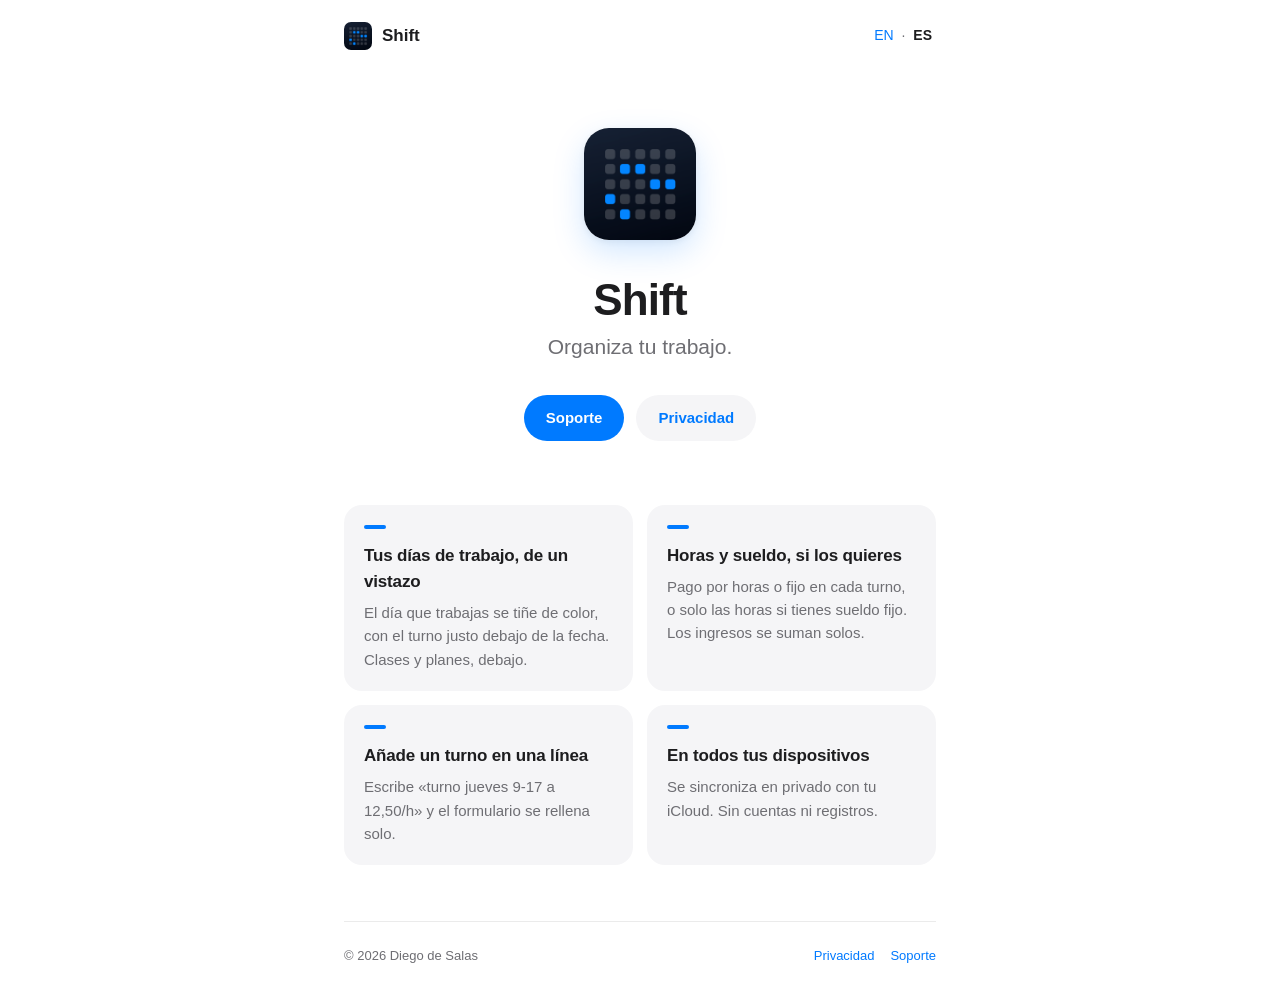
==== es/index.html @ 84f9fe29 "Add the Shift website: landing, privacy policy and support Static English and Spanish pages for shif" ====
<!doctype html>
<html lang="es">
<head>
  <meta charset="utf-8">
  <meta name="viewport" content="width=device-width, initial-scale=1">
  <title>Shift — Organiza tu trabajo</title>
  <meta name="description" content="Un calendario para quien tiene horarios y sueldo que cambian cada semana. Días de trabajo de un vistazo, horas y pago registrados, sincronizado en privado con iCloud.">
  <meta name="theme-color" content="#ffffff" media="(prefers-color-scheme: light)">
  <meta name="theme-color" content="#000000" media="(prefers-color-scheme: dark)">
  <link rel="icon" href="../favicon.png">
  <link rel="apple-touch-icon" href="../icon.png">
  <link rel="alternate" hreflang="en" href="../index.html">
  <link rel="stylesheet" href="../styles.css">
</head>
<body>
  <div class="wrap">
    <header class="site-header">
      <a class="brand" href="index.html"><img src="../icon.png" alt=""> Shift</a>
      <div class="lang"><a href="../index.html" hreflang="en">EN</a> · <span>ES</span></div>
    </header>

    <main>
      <section class="hero">
        <img class="app-icon" src="../icon.png" alt="Icono de la app Shift">
        <h1>Shift</h1>
        <p class="tagline">Organiza tu trabajo.</p>
        <div class="actions">
          <a class="button primary" href="support.html">Soporte</a>
          <a class="button" href="privacy.html">Privacidad</a>
        </div>
      </section>

      <section class="features">
        <article class="feature">
          <h2>Tus días de trabajo, de un vistazo</h2>
          <p>El día que trabajas se tiñe de color, con el turno justo debajo de la fecha. Clases y planes, debajo.</p>
        </article>
        <article class="feature">
          <h2>Horas y sueldo, si los quieres</h2>
          <p>Pago por horas o fijo en cada turno, o solo las horas si tienes sueldo fijo. Los ingresos se suman solos.</p>
        </article>
        <article class="feature">
          <h2>Añade un turno en una línea</h2>
          <p>Escribe «turno jueves 9-17 a 12,50/h» y el formulario se rellena solo.</p>
        </article>
        <article class="feature">
          <h2>En todos tus dispositivos</h2>
          <p>Se sincroniza en privado con tu iCloud. Sin cuentas ni registros.</p>
        </article>
      </section>
    </main>

    <footer class="site-footer">
      <span>© 2026 Diego de Salas</span>
      <nav><a href="privacy.html">Privacidad</a><a href="support.html">Soporte</a></nav>
    </footer>
  </div>
</body>
</html>
---- styles.css ----
/* Shift — one stylesheet for every page. No web fonts, no scripts. */

:root {
  --blue: #007aff;
  --bg: #ffffff;
  --surface: #f5f5f7;
  --text: #1d1d1f;
  --secondary: #6e6e73;
  --hairline: rgba(0, 0, 0, 0.08);
  --shadow: 0 12px 32px rgba(0, 122, 255, 0.18), 0 2px 6px rgba(0, 0, 0, 0.06);
  color-scheme: light dark;
}

@media (prefers-color-scheme: dark) {
  :root {
    --blue: #0a84ff;
    --bg: #000000;
    --surface: #1c1c1e;
    --text: #f5f5f7;
    --secondary: #a1a1a6;
    --hairline: rgba(255, 255, 255, 0.12);
    --shadow: 0 12px 32px rgba(10, 132, 255, 0.22), 0 2px 6px rgba(0, 0, 0, 0.4);
  }
}

*,
*::before,
*::after {
  box-sizing: border-box;
}

html {
  -webkit-text-size-adjust: 100%;
}

body {
  margin: 0;
  background: var(--bg);
  color: var(--text);
  font-family: -apple-system, BlinkMacSystemFont, "SF Pro Text", "Helvetica Neue", Helvetica, Arial, sans-serif;
  font-size: 17px;
  line-height: 1.55;
  -webkit-font-smoothing: antialiased;
}

a {
  color: var(--blue);
  text-decoration: none;
}

a:hover {
  text-decoration: underline;
}

.wrap {
  max-width: 640px;
  margin: 0 auto;
  padding: 0 24px;
}

/* Header */

.site-header {
  display: flex;
  align-items: center;
  justify-content: space-between;
  padding: 22px 0;
}

.brand {
  display: flex;
  align-items: center;
  gap: 10px;
  color: var(--text);
  font-weight: 600;
  font-size: 17px;
}

.brand:hover {
  text-decoration: none;
}

.brand img {
  width: 28px;
  height: 28px;
  border-radius: 7px;
}

.lang {
  font-size: 14px;
  color: var(--secondary);
}

.lang a,
.lang span {
  padding: 2px 4px;
}

.lang span {
  color: var(--text);
  font-weight: 600;
}

/* Hero */

.hero {
  text-align: center;
  padding: 56px 0 40px;
}

.app-icon {
  width: 112px;
  height: 112px;
  border-radius: 25px;
  box-shadow: var(--shadow);
}

.hero h1 {
  margin: 28px 0 6px;
  font-size: 44px;
  line-height: 1.1;
  font-weight: 700;
  letter-spacing: -0.02em;
}

.tagline {
  margin: 0;
  font-size: 21px;
  color: var(--secondary);
}

.actions {
  display: flex;
  justify-content: center;
  gap: 12px;
  margin-top: 32px;
  flex-wrap: wrap;
}

.button {
  display: inline-block;
  padding: 11px 22px;
  border-radius: 999px;
  font-size: 15px;
  font-weight: 600;
  background: var(--surface);
  color: var(--blue);
}

.button.primary {
  background: var(--blue);
  color: #ffffff;
}

.button:hover {
  text-decoration: none;
  filter: brightness(0.96);
}

/* Features */

.features {
  display: grid;
  grid-template-columns: repeat(2, 1fr);
  gap: 14px;
  padding: 24px 0 56px;
}

.feature {
  background: var(--surface);
  border-radius: 18px;
  padding: 20px;
}

.feature h2 {
  margin: 0 0 6px;
  font-size: 17px;
  font-weight: 600;
  letter-spacing: -0.01em;
}

.feature h2::before {
  content: "";
  display: block;
  width: 22px;
  height: 4px;
  border-radius: 2px;
  background: var(--blue);
  margin-bottom: 14px;
}

.feature p {
  margin: 0;
  font-size: 15px;
  color: var(--secondary);
}

@media (max-width: 560px) {
  .features {
    grid-template-columns: 1fr;
  }

  .hero h1 {
    font-size: 36px;
  }
}

/* Document pages: privacy and support */

.doc {
  padding: 32px 0 56px;
}

.doc h1 {
  margin: 0 0 4px;
  font-size: 34px;
  line-height: 1.15;
  font-weight: 700;
  letter-spacing: -0.02em;
}

.doc .meta {
  margin: 0 0 32px;
  color: var(--secondary);
  font-size: 15px;
}

.doc .lead {
  font-size: 19px;
  margin: 0 0 8px;
}

.doc h2 {
  margin: 36px 0 8px;
  padding-top: 28px;
  border-top: 1px solid var(--hairline);
  font-size: 20px;
  font-weight: 600;
  letter-spacing: -0.01em;
}

.doc h3 {
  margin: 24px 0 4px;
  font-size: 17px;
  font-weight: 600;
}

.doc p,
.doc li {
  color: var(--text);
}

.doc ul {
  padding-left: 20px;
}

.doc li {
  margin: 4px 0;
}

.callout {
  background: var(--surface);
  border-radius: 18px;
  padding: 20px 22px;
  margin: 24px 0 8px;
}

.callout p {
  margin: 0;
}

.callout .button {
  margin-top: 14px;
}

/* Footer */

.site-footer {
  border-top: 1px solid var(--hairline);
  padding: 24px 0 40px;
  font-size: 13px;
  color: var(--secondary);
  display: flex;
  justify-content: space-between;
  gap: 12px;
  flex-wrap: wrap;
}

.site-footer nav {
  display: flex;
  gap: 16px;
}
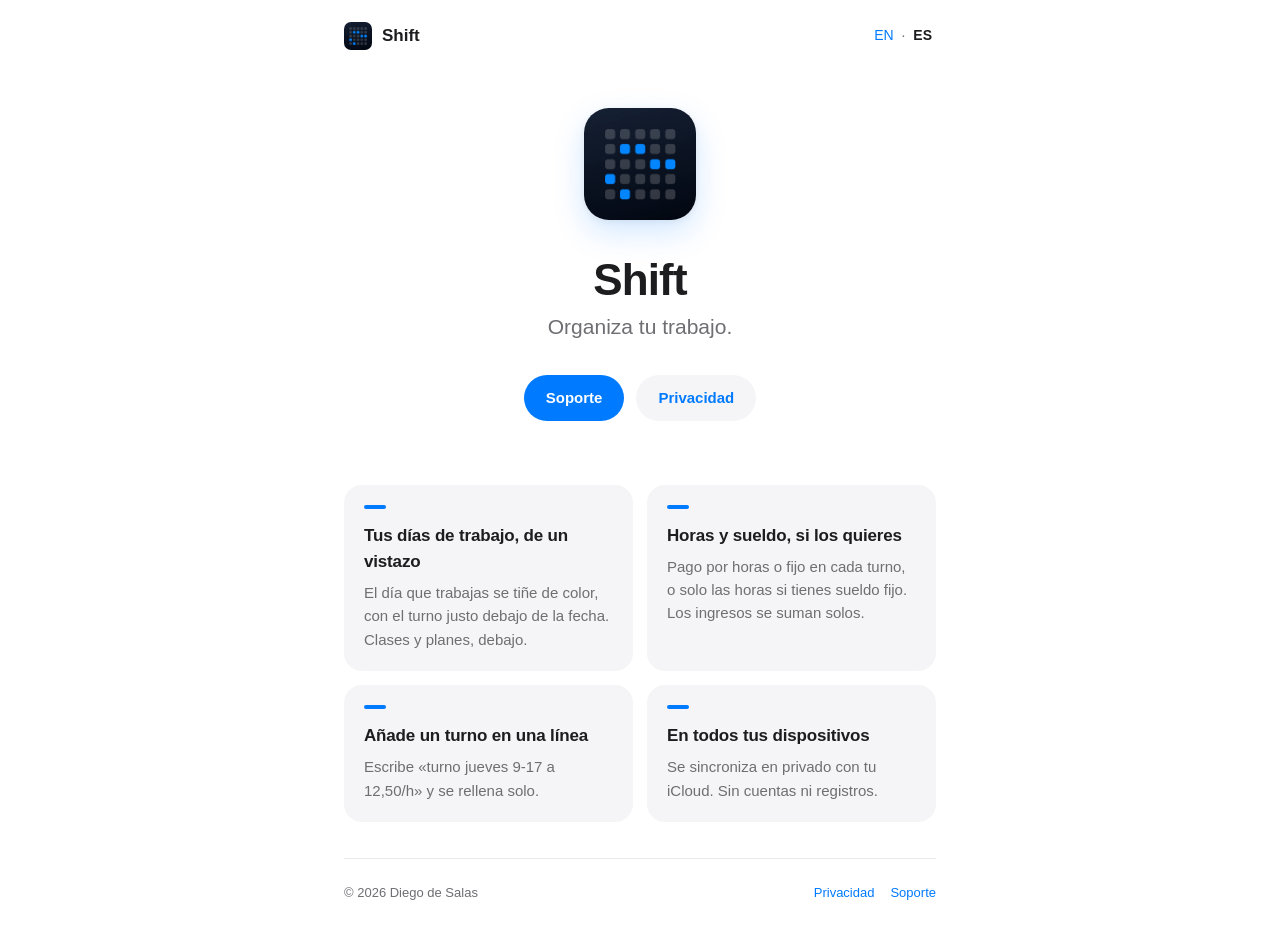
==== commit 6bdfc1db: "Accesibility improvements" ====
--- a/es/index.html
+++ b/es/index.html
@@ -41,7 +41,7 @@
         </article>
         <article class="feature">
           <h2>Añade un turno en una línea</h2>
-          <p>Escribe «turno jueves 9-17 a 12,50/h» y el formulario se rellena solo.</p>
+          <p>Escribe «turno jueves 9-17 a 12,50/h» y se rellena solo.</p>
         </article>
         <article class="feature">
           <h2>En todos tus dispositivos</h2>
--- a/styles.css
+++ b/styles.css
@@ -105,7 +105,7 @@
 
 .hero {
   text-align: center;
-  padding: 56px 0 40px;
+  padding: 36px 0 40px;
 }
 
 .app-icon {
@@ -163,7 +163,7 @@
   display: grid;
   grid-template-columns: repeat(2, 1fr);
   gap: 14px;
-  padding: 24px 0 56px;
+  padding: 24px 0 36px;
 }
 
 .feature {
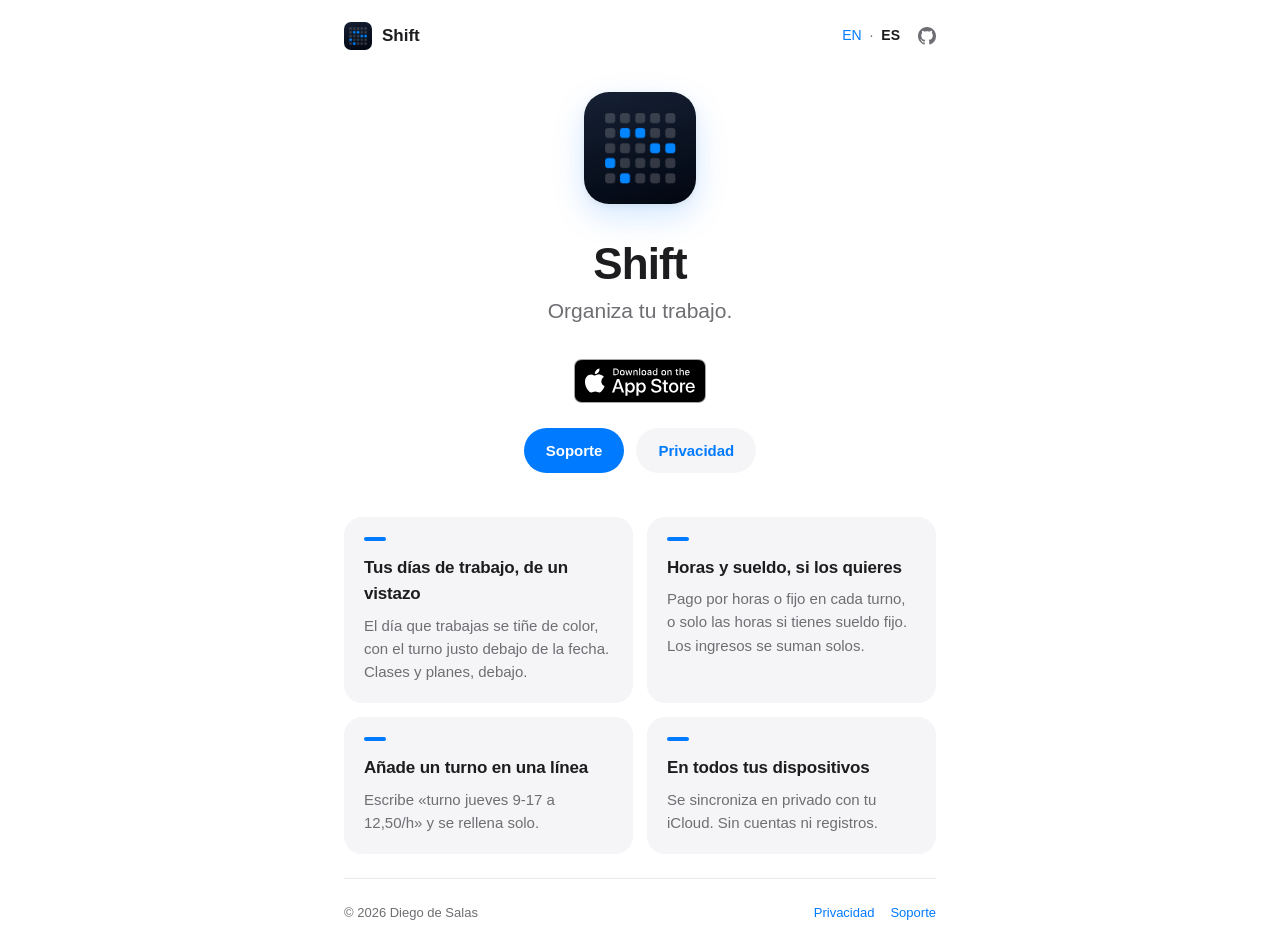
==== commit 0d1661da: "Fixed UI issues" ====
--- a/es/index.html
+++ b/es/index.html
@@ -16,7 +16,10 @@
   <div class="wrap">
     <header class="site-header">
       <a class="brand" href="index.html"><img src="../icon.png" alt=""> Shift</a>
-      <div class="lang"><a href="../index.html" hreflang="en">EN</a> · <span>ES</span></div>
+      <div class="header-end">
+        <div class="lang"><a href="../index.html" hreflang="en">EN</a> · <span>ES</span></div>
+        <a class="github" href="https://github.com/desalix/Shift" target="_blank" rel="noopener" aria-label="Repositorio en GitHub"><svg viewBox="0 0 16 16" width="18" height="18" aria-hidden="true"><path fill="currentColor" d="M8 0C3.58 0 0 3.58 0 8c0 3.54 2.29 6.53 5.47 7.59.4.07.55-.17.55-.38 0-.19-.01-.82-.01-1.49-2.01.37-2.53-.49-2.69-.94-.09-.23-.48-.94-.82-1.13-.28-.15-.68-.52-.01-.53.63-.01 1.08.58 1.23.82.72 1.21 1.87.87 2.33.66.07-.52.28-.87.51-1.07-1.78-.2-3.64-.89-3.64-3.95 0-.87.31-1.59.82-2.15-.08-.2-.36-1.02.08-2.12 0 0 .67-.21 2.2.82.64-.18 1.32-.27 2-.27.68 0 1.36.09 2 .27 1.53-1.04 2.2-.82 2.2-.82.44 1.1.16 1.92.08 2.12.51.56.82 1.27.82 2.15 0 3.07-1.87 3.75-3.65 3.95.29.25.54.73.54 1.48 0 1.07-.01 1.93-.01 2.2 0 .21.15.46.55.38A8.013 8.013 0 0016 8c0-4.42-3.58-8-8-8z"/></svg></a>
+      </div>
     </header>
 
     <main>
@@ -24,6 +27,7 @@
         <img class="app-icon" src="../icon.png" alt="Icono de la app Shift">
         <h1>Shift</h1>
         <p class="tagline">Organiza tu trabajo.</p>
+        <a class="store-badge" href="https://apps.apple.com/app/shift-schedule-your-work/id6812912884"><img src="../appstore-badge.svg" alt="Descargar en el App Store" width="132" height="44"></a>
         <div class="actions">
           <a class="button primary" href="support.html">Soporte</a>
           <a class="button" href="privacy.html">Privacidad</a>
--- a/styles.css
+++ b/styles.css
@@ -86,6 +86,21 @@
   border-radius: 7px;
 }
 
+.header-end {
+  display: flex;
+  align-items: center;
+  gap: 14px;
+}
+
+.github {
+  display: flex;
+  color: var(--secondary);
+}
+
+.github:hover {
+  color: var(--text);
+}
+
 .lang {
   font-size: 14px;
   color: var(--secondary);
@@ -105,7 +120,7 @@
 
 .hero {
   text-align: center;
-  padding: 36px 0 40px;
+  padding: 20px 0 20px;
 }
 
 .app-icon {
@@ -133,8 +148,20 @@
   display: flex;
   justify-content: center;
   gap: 12px;
+  align-items: center;
+  margin-top: 16px;
+  flex-wrap: wrap;
+}
+
+.store-badge {
+  display: inline-flex;
   margin-top: 32px;
-  flex-wrap: wrap;
+}
+
+.store-badge img {
+  display: block;
+  width: auto;
+  height: 44px;
 }
 
 .button {
@@ -163,7 +190,7 @@
   display: grid;
   grid-template-columns: repeat(2, 1fr);
   gap: 14px;
-  padding: 24px 0 36px;
+  padding: 24px 0 24px;
 }
 
 .feature {
@@ -277,7 +304,7 @@
 
 .site-footer {
   border-top: 1px solid var(--hairline);
-  padding: 24px 0 40px;
+  padding: 24px 0 20px;
   font-size: 13px;
   color: var(--secondary);
   display: flex;
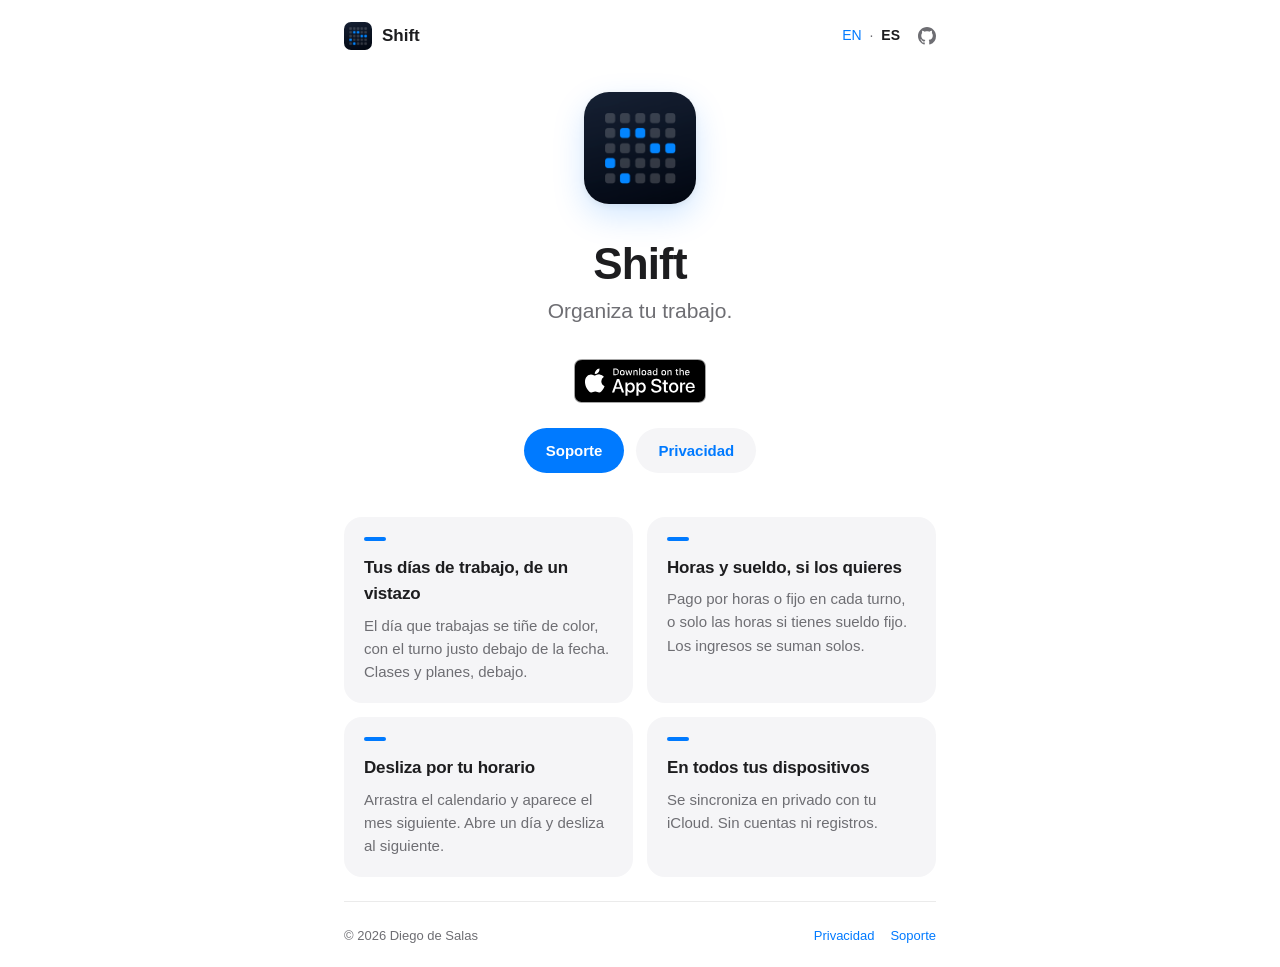
==== commit 6a1d2cda: "Matching Build 1.1" ====
--- a/es/index.html
+++ b/es/index.html
@@ -44,8 +44,8 @@
           <p>Pago por horas o fijo en cada turno, o solo las horas si tienes sueldo fijo. Los ingresos se suman solos.</p>
         </article>
         <article class="feature">
-          <h2>Añade un turno en una línea</h2>
-          <p>Escribe «turno jueves 9-17 a 12,50/h» y se rellena solo.</p>
+          <h2>Desliza por tu horario</h2>
+          <p>Arrastra el calendario y aparece el mes siguiente. Abre un día y desliza al siguiente.</p>
         </article>
         <article class="feature">
           <h2>En todos tus dispositivos</h2>
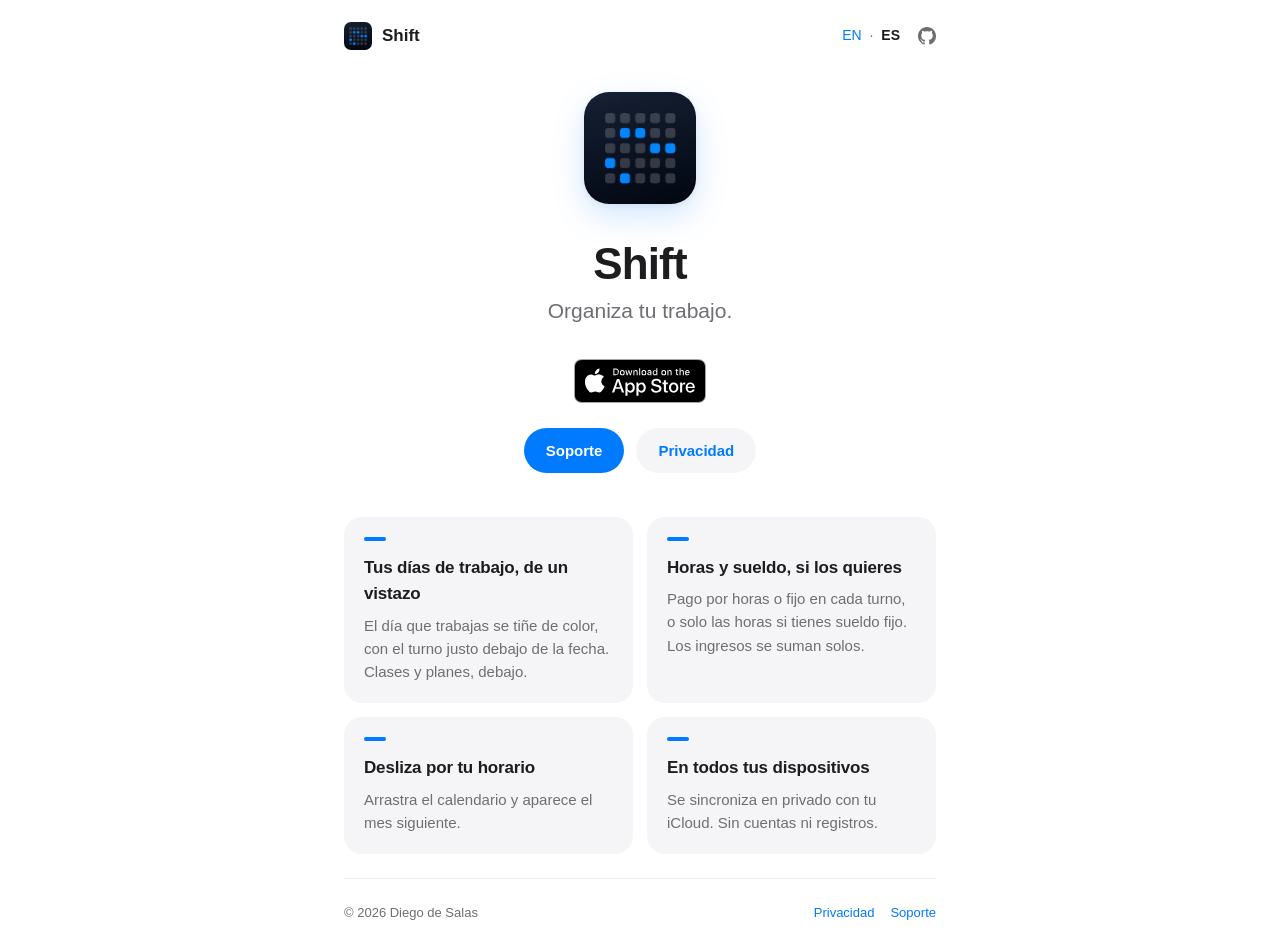
==== commit 7e83a34f: "Updated info" ====
--- a/es/index.html
+++ b/es/index.html
@@ -45,7 +45,7 @@
         </article>
         <article class="feature">
           <h2>Desliza por tu horario</h2>
-          <p>Arrastra el calendario y aparece el mes siguiente. Abre un día y desliza al siguiente.</p>
+          <p>Arrastra el calendario y aparece el mes siguiente.</p>
         </article>
         <article class="feature">
           <h2>En todos tus dispositivos</h2>
